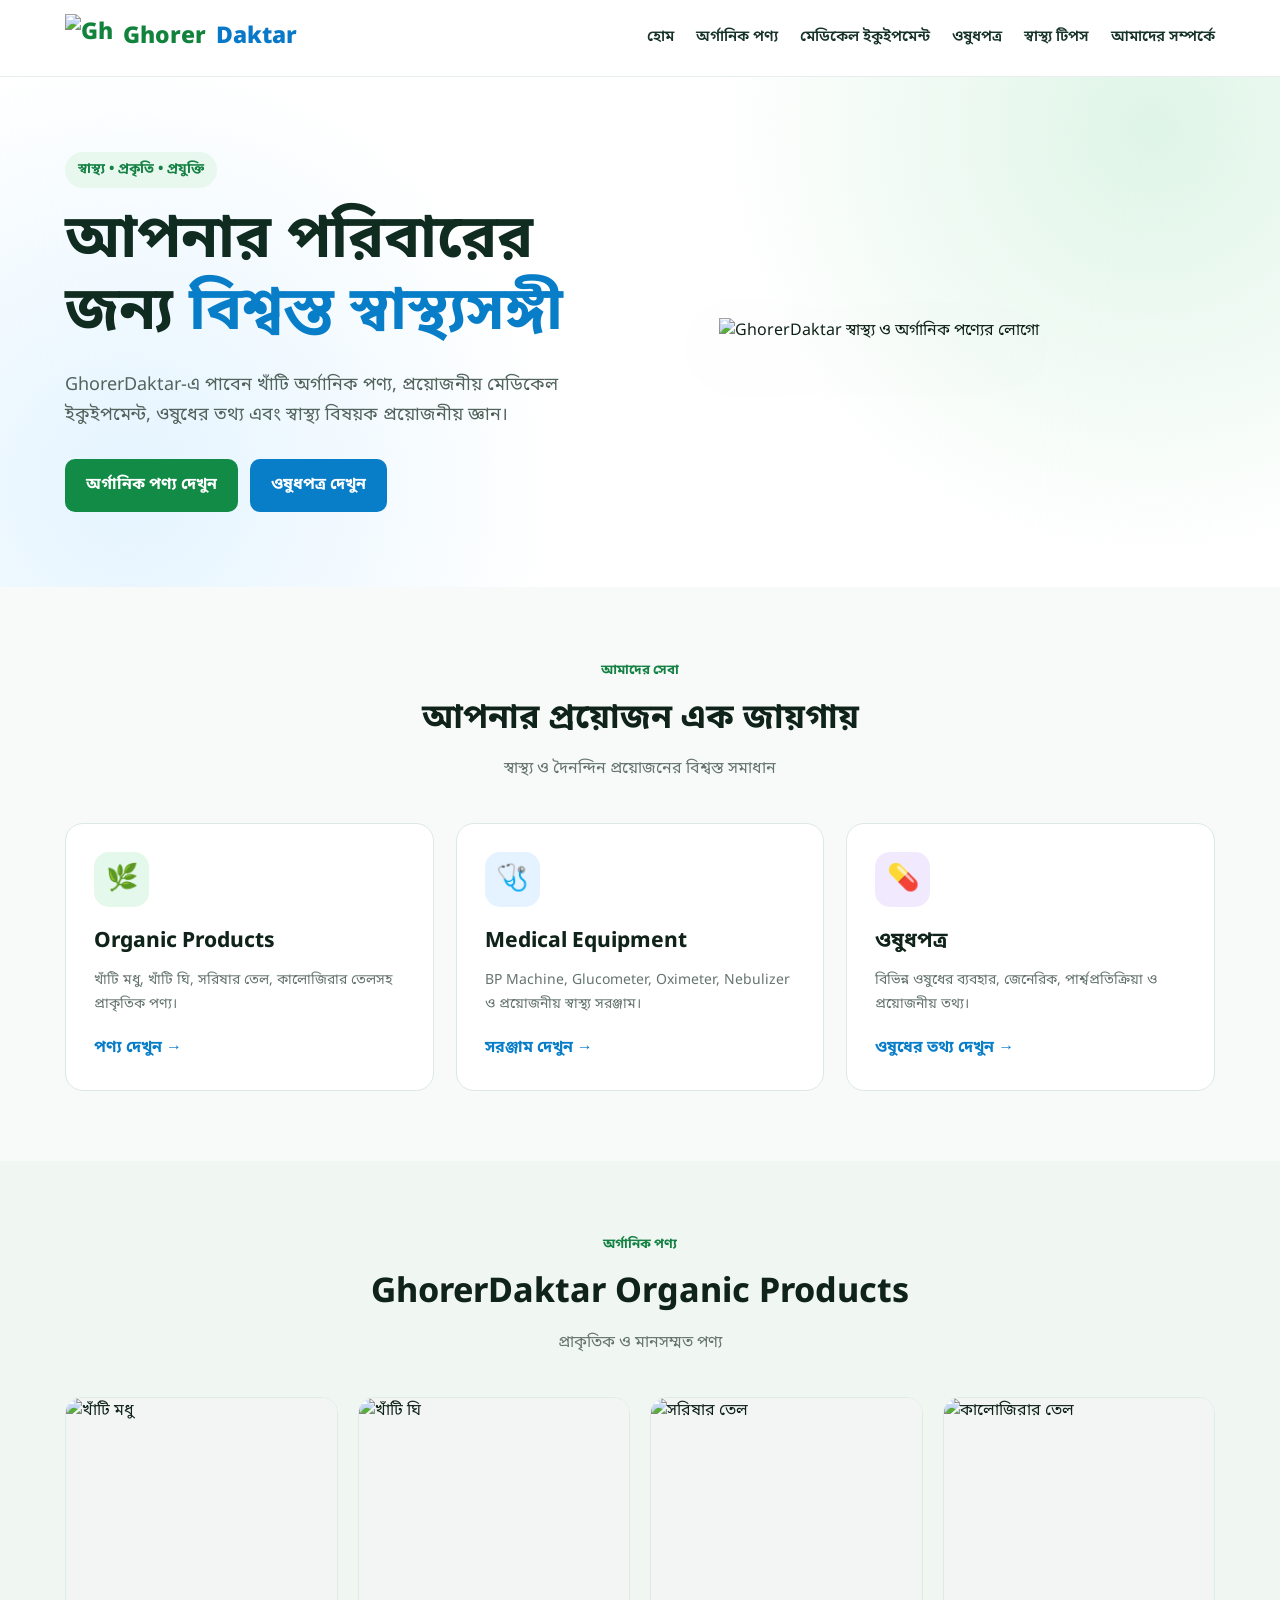
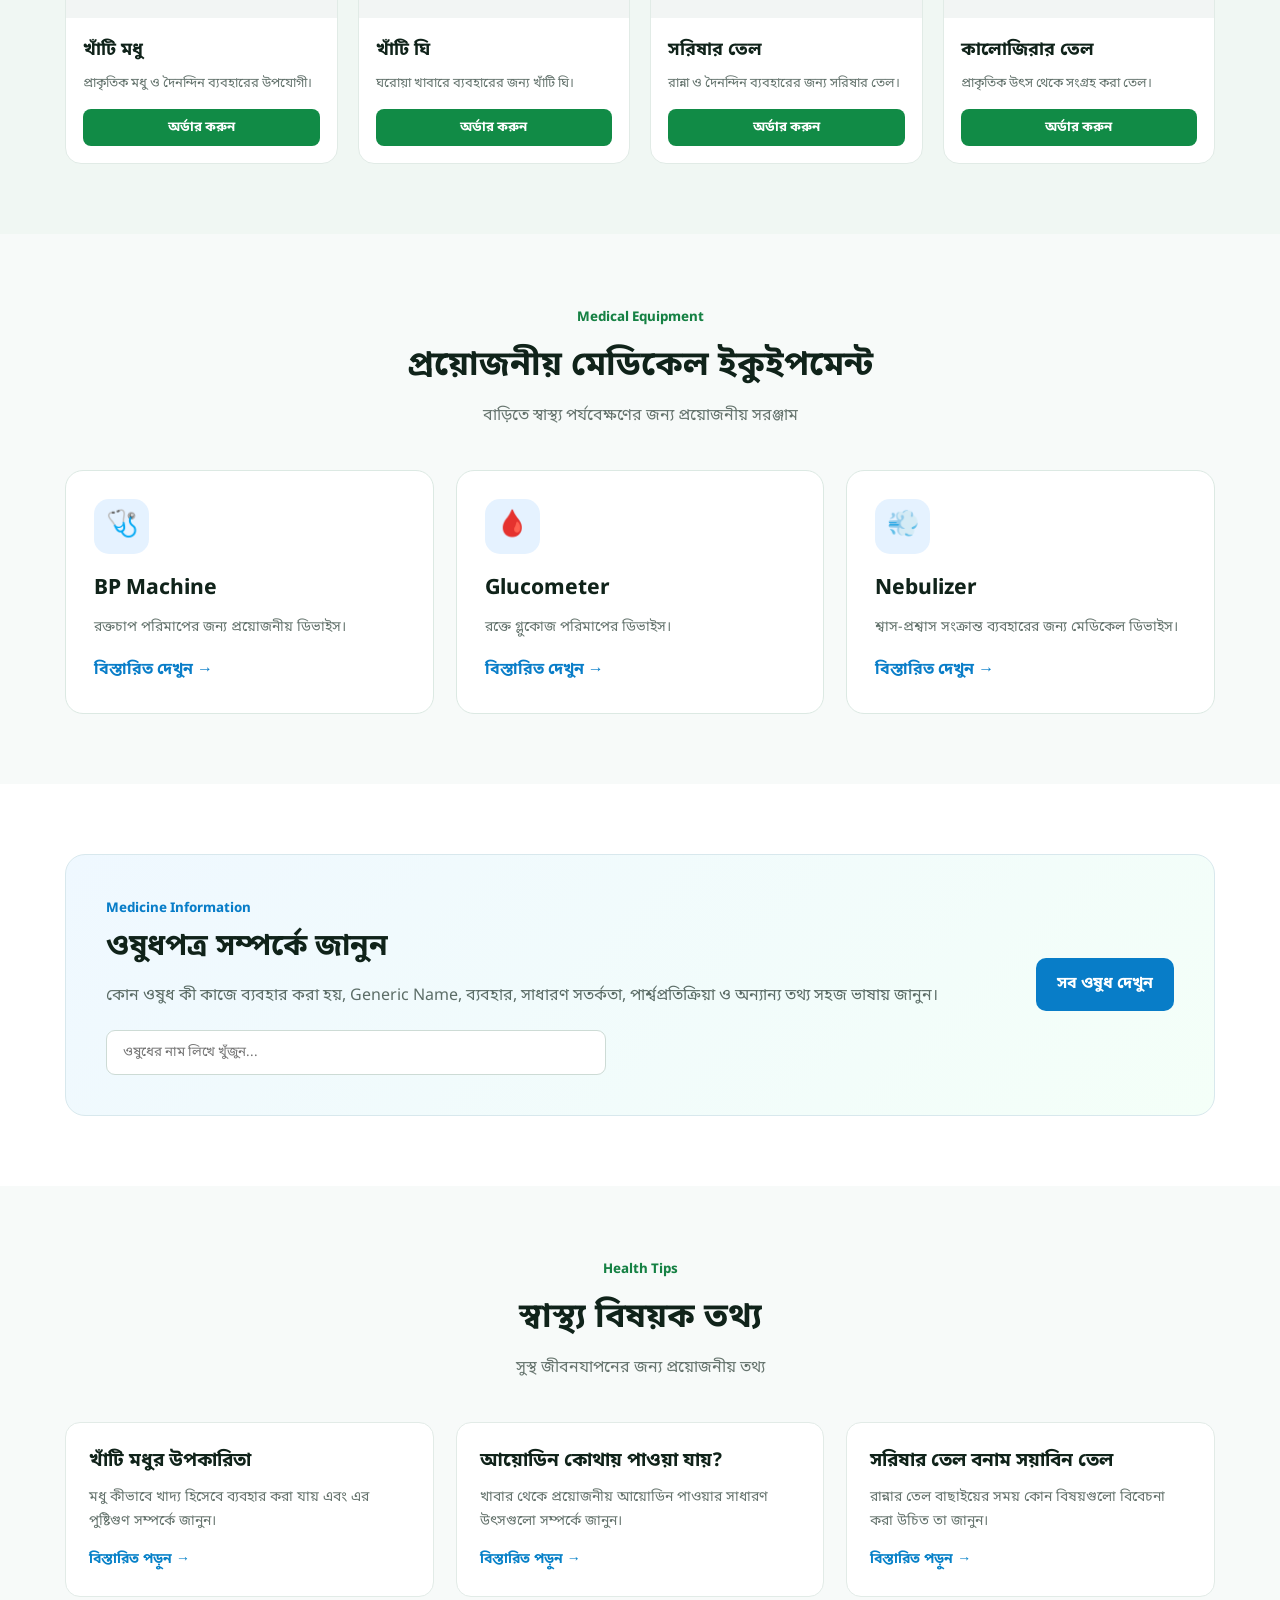
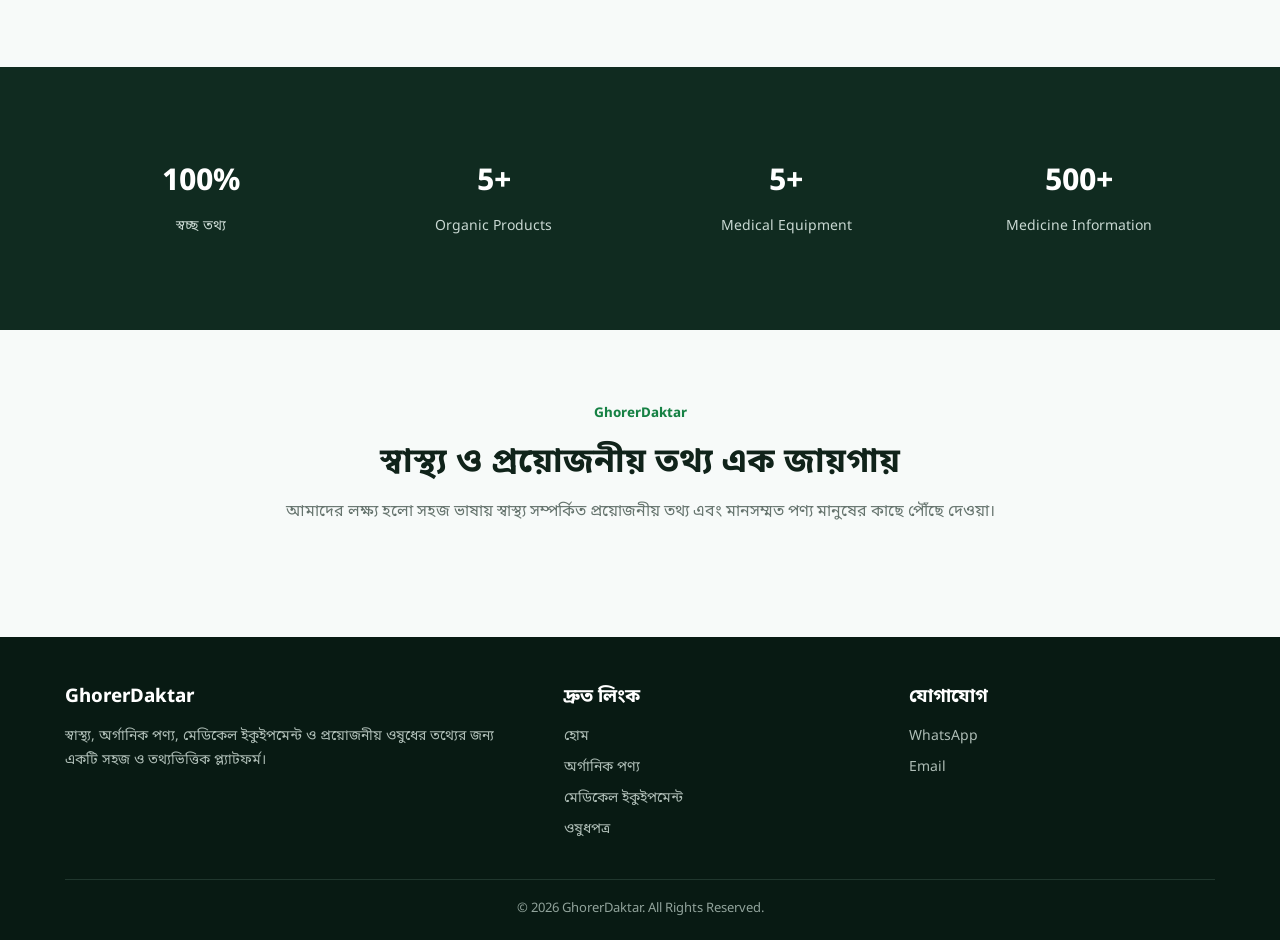
==== index.html @ 1fd30b4d "Create GhorerDaktar SEO website" ====
<!DOCTYPE html>
<html lang="bn">
<head>
  <meta charset="UTF-8">

  <meta name="viewport"
        content="width=device-width, initial-scale=1.0">

  <!-- SEO -->
  <title>GhorerDaktar | স্বাস্থ্য, অর্গানিক পণ্য, মেডিকেল ইকুইপমেন্ট ও ওষুধের তথ্য</title>

  <meta name="description"
        content="GhorerDaktar-এ খাঁটি অর্গানিক পণ্য, মেডিকেল ইকুইপমেন্ট, ওষুধের ব্যবহার ও স্বাস্থ্য বিষয়ক প্রয়োজনীয় তথ্য একসাথে পান।">

  <meta name="keywords"
        content="GhorerDaktar, ঘরের ডাক্তার, খাঁটি মধু, খাঁটি ঘি, সরিষার তেল, কালোজিরার তেল, নারকেল তেল, মেডিকেল ইকুইপমেন্ট, ওষুধের তথ্য, ওষুধের ব্যবহার, স্বাস্থ্য টিপস">

  <meta name="author" content="GhorerDaktar">

  <meta name="robots" content="index, follow">

  <link rel="canonical" href="https://ghorerdaktar.com/">

  <!-- Google Site Name -->
  <meta property="og:site_name" content="GhorerDaktar">
  <meta property="og:title"
        content="GhorerDaktar | স্বাস্থ্য ও প্রয়োজনীয় পণ্য">
  <meta property="og:description"
        content="অর্গানিক পণ্য, মেডিকেল ইকুইপমেন্ট, ওষুধের তথ্য ও স্বাস্থ্য টিপস।">
  <meta property="og:type" content="website">
  <meta property="og:url" content="https://ghorerdaktar.com/">

  <meta name="twitter:card" content="summary_large_image">

  <!-- Google Site Name Structured Data -->
  <script type="application/ld+json">
  {
    "@context": "https://schema.org",
    "@type": "WebSite",
    "name": "GhorerDaktar",
    "alternateName": "ঘরের ডাক্তার",
    "url": "https://ghorerdaktar.com/"
  }
  </script>

  <!-- Organization -->
  <script type="application/ld+json">
  {
    "@context": "https://schema.org",
    "@type": "Organization",
    "name": "GhorerDaktar",
    "url": "https://ghorerdaktar.com/",
    "logo": "https://res.cloudinary.com/nca9uyyj/image/upload/v1786126392/Logo_h5b9xe.png"
  }
  </script>

  <link rel="icon"
        href="https://res.cloudinary.com/nca9uyyj/image/upload/v1786126392/Logo_h5b9xe.png">

  <!-- Bangla Font -->
  <link rel="preconnect" href="https://fonts.googleapis.com">
  <link rel="preconnect" href="https://fonts.gstatic.com" crossorigin>

  <link href="https://fonts.googleapis.com/css2?family=Noto+Sans+Bengali:wght@400;500;600;700;800&display=swap"
        rel="stylesheet">

  <style>

    * {
      margin: 0;
      padding: 0;
      box-sizing: border-box;
    }

    html {
      scroll-behavior: smooth;
    }

    body {
      font-family: "Noto Sans Bengali", sans-serif;
      background: #f7faf9;
      color: #10231a;
      line-height: 1.7;
    }

    a {
      text-decoration: none;
      color: inherit;
    }

    img {
      max-width: 100%;
      display: block;
    }

    .container {
      width: min(1150px, 92%);
      margin: auto;
    }

    /* ================= HEADER ================= */

    header {
      position: sticky;
      top: 0;
      z-index: 999;
      background: rgba(255,255,255,.96);
      border-bottom: 1px solid #e8eeee;
      backdrop-filter: blur(12px);
    }

    .nav {
      min-height: 76px;
      display: flex;
      align-items: center;
      justify-content: space-between;
      gap: 25px;
    }

    .brand {
      display: flex;
      align-items: center;
      gap: 10px;
      font-size: 23px;
      font-weight: 800;
      color: #11833d;
      white-space: nowrap;
    }

    .brand img {
      width: 48px;
      height: 48px;
      object-fit: contain;
    }

    .brand span {
      color: #0878c9;
    }

    nav {
      display: flex;
      align-items: center;
      gap: 22px;
    }

    nav a {
      font-size: 15px;
      font-weight: 600;
      color: #17332a;
      transition: .2s;
    }

    nav a:hover {
      color: #0c82c9;
    }

    .nav-btn {
      background: #118b46;
      color: white !important;
      padding: 9px 16px;
      border-radius: 9px;
    }

    .menu {
      display: none;
      font-size: 27px;
      cursor: pointer;
    }

    /* ================= HERO ================= */

    .hero {
      padding: 75px 0;
      background:
        radial-gradient(circle at 90% 10%, #dff5e7, transparent 35%),
        radial-gradient(circle at 10% 80%, #e4f4ff, transparent 35%),
        #ffffff;
    }

    .hero-grid {
      display: grid;
      grid-template-columns: 1.05fr .95fr;
      align-items: center;
      gap: 50px;
    }

    .badge {
      display: inline-block;
      background: #e8f8ee;
      color: #168144;
      padding: 6px 13px;
      border-radius: 30px;
      font-size: 14px;
      font-weight: 700;
      margin-bottom: 18px;
    }

    .hero h1 {
      font-size: clamp(36px, 5vw, 60px);
      line-height: 1.2;
      margin-bottom: 20px;
      color: #102b20;
    }

    .hero h1 span {
      color: #087dc8;
    }

    .hero p {
      font-size: 18px;
      color: #52645c;
      max-width: 650px;
      margin-bottom: 28px;
    }

    .hero-buttons {
      display: flex;
      flex-wrap: wrap;
      gap: 12px;
    }

    .btn {
      display: inline-flex;
      align-items: center;
      justify-content: center;
      padding: 12px 20px;
      border-radius: 10px;
      font-weight: 700;
      border: 1px solid transparent;
      cursor: pointer;
    }

    .btn-primary {
      background: #128b47;
      color: #fff;
    }

    .btn-blue {
      background: #087dc8;
      color: #fff;
    }

    .btn-outline {
      border-color: #c8d9d2;
      background: white;
      color: #17332a;
    }

    .hero-logo {
      display: flex;
      justify-content: center;
    }

    .hero-logo img {
      width: min(470px, 90%);
      filter: drop-shadow(0 20px 35px rgba(0,0,0,.12));
    }

    /* ================= SECTION ================= */

    section {
      padding: 70px 0;
    }

    .section-head {
      text-align: center;
      margin-bottom: 40px;
    }

    .section-head small {
      color: #168144;
      font-weight: 700;
    }

    .section-head h2 {
      font-size: 34px;
      margin: 7px 0;
    }

    .section-head p {
      color: #66746e;
    }

    /* ================= CATEGORY ================= */

    .categories {
      display: grid;
      grid-template-columns: repeat(3, 1fr);
      gap: 22px;
    }

    .category {
      padding: 28px;
      border-radius: 18px;
      border: 1px solid #dce9e3;
      background: white;
      transition: .25s;
    }

    .category:hover {
      transform: translateY(-5px);
      box-shadow: 0 15px 35px rgba(25,80,50,.09);
    }

    .category-icon {
      width: 55px;
      height: 55px;
      border-radius: 15px;
      display: grid;
      place-items: center;
      font-size: 26px;
      margin-bottom: 18px;
    }

    .green {
      background: #e4f8eb;
    }

    .blue {
      background: #e5f2ff;
    }

    .purple {
      background: #f1eaff;
    }

    .category h3 {
      margin-bottom: 8px;
      font-size: 21px;
    }

    .category p {
      color: #65746e;
      font-size: 14px;
      margin-bottom: 18px;
    }

    .category-link {
      color: #087dc8;
      font-weight: 700;
    }

    /* ================= PRODUCTS ================= */

    .products {
      background: #f0f7f3;
    }

    .product-grid {
      display: grid;
      grid-template-columns: repeat(4, 1fr);
      gap: 20px;
    }

    .product {
      background: white;
      border-radius: 16px;
      overflow: hidden;
      border: 1px solid #e1ebe6;
    }

    .product-img {
      height: 220px;
      overflow: hidden;
      background: #f2f5f4;
    }

    .product-img img {
      width: 100%;
      height: 100%;
      object-fit: cover;
      transition: .3s;
    }

    .product:hover img {
      transform: scale(1.05);
    }

    .product-info {
      padding: 17px;
    }

    .product-info h3 {
      font-size: 18px;
      margin-bottom: 7px;
    }

    .product-info p {
      font-size: 13px;
      color: #65746e;
      margin-bottom: 14px;
    }

    .order-btn {
      width: 100%;
      padding: 10px;
      border: 0;
      border-radius: 8px;
      background: #118b46;
      color: white;
      font-family: inherit;
      font-weight: 700;
      cursor: pointer;
    }

    /* ================= MEDICINE ================= */

    .medicine {
      background: white;
    }

    .medicine-box {
      background: linear-gradient(135deg, #eff8ff, #f4fff8);
      border: 1px solid #d8e8ed;
      border-radius: 20px;
      padding: 40px;
      display: grid;
      grid-template-columns: 1fr auto;
      align-items: center;
      gap: 30px;
    }

    .medicine-box h2 {
      font-size: 30px;
      margin-bottom: 10px;
    }

    .medicine-box p {
      color: #5c6d67;
      margin-bottom: 20px;
    }

    .medicine-search {
      padding: 13px 16px;
      border-radius: 9px;
      border: 1px solid #cddbd5;
      width: 100%;
      max-width: 500px;
      font-family: inherit;
      outline: none;
    }

    /* ================= HEALTH ================= */

    .health-grid {
      display: grid;
      grid-template-columns: repeat(3, 1fr);
      gap: 22px;
    }

    .health-card {
      background: white;
      border-radius: 15px;
      border: 1px solid #e2ebe7;
      padding: 23px;
    }

    .health-card h3 {
      font-size: 19px;
      margin-bottom: 8px;
    }

    .health-card p {
      font-size: 14px;
      color: #66746e;
      margin-bottom: 12px;
    }

    .read-more {
      color: #0781c8;
      font-weight: 700;
      font-size: 14px;
    }

    /* ================= TRUST ================= */

    .trust {
      background: #102b20;
      color: white;
    }

    .trust-grid {
      display: grid;
      grid-template-columns: repeat(4,1fr);
      gap: 20px;
      text-align: center;
    }

    .trust-item {
      padding: 20px;
    }

    .trust-item strong {
      display: block;
      font-size: 30px;
      margin-bottom: 5px;
    }

    .trust-item span {
      color: #c9d8d2;
      font-size: 14px;
    }

    /* ================= FOOTER ================= */

    footer {
      background: #081a13;
      color: #d7e2dd;
      padding: 45px 0 20px;
    }

    .footer-grid {
      display: grid;
      grid-template-columns: 1.5fr 1fr 1fr;
      gap: 40px;
      margin-bottom: 30px;
    }

    footer h3 {
      color: white;
      margin-bottom: 12px;
    }

    footer p,
    footer a {
      color: #aebdb6;
      font-size: 14px;
    }

    footer a {
      display: block;
      margin-bottom: 7px;
    }

    .copyright {
      border-top: 1px solid #20372e;
      padding-top: 18px;
      text-align: center;
      font-size: 13px;
      color: #91a39b;
    }

    /* ================= MOBILE ================= */

    @media (max-width: 900px) {

      .menu {
        display: block;
      }

      nav {
        position: absolute;
        top: 76px;
        left: 0;
        right: 0;
        background: white;
        display: none;
        flex-direction: column;
        padding: 20px;
        border-bottom: 1px solid #ddd;
      }

      nav.active {
        display: flex;
      }

      .hero-grid {
        grid-template-columns: 1fr;
        text-align: center;
      }

      .hero-buttons {
        justify-content: center;
      }

      .categories {
        grid-template-columns: 1fr;
      }

      .product-grid {
        grid-template-columns: repeat(2, 1fr);
      }

      .health-grid {
        grid-template-columns: 1fr;
      }

      .trust-grid {
        grid-template-columns: repeat(2,1fr);
      }

      .footer-grid {
        grid-template-columns: 1fr;
      }

      .medicine-box {
        grid-template-columns: 1fr;
      }
    }

    @media (max-width: 550px) {

      .product-grid {
        grid-template-columns: 1fr;
      }

      .trust-grid {
        grid-template-columns: 1fr 1fr;
      }

      .hero {
        padding: 50px 0;
      }

      .hero p {
        font-size: 16px;
      }

      .medicine-box {
        padding: 25px;
      }

    }

  </style>
</head>

<body>

<!-- ================= HEADER ================= -->

<header>
  <div class="container nav">

    <a href="#home" class="brand">

      <img
        src="https://res.cloudinary.com/nca9uyyj/image/upload/v1786126392/Logo_h5b9xe.png"
        alt="GhorerDaktar Logo">

      Ghorer<span>Daktar</span>

    </a>

    <div class="menu" onclick="toggleMenu()">☰</div>

    <nav id="mainNav">

      <a href="#home">হোম</a>

      <a href="#organic">অর্গানিক পণ্য</a>

      <a href="#medical">মেডিকেল ইকুইপমেন্ট</a>

      <a href="#medicine">ওষুধপত্র</a>

      <a href="#health">স্বাস্থ্য টিপস</a>

      <a href="#about">আমাদের সম্পর্কে</a>

    </nav>

  </div>
</header>


<!-- ================= HERO ================= -->

<main>

<section class="hero" id="home">

  <div class="container hero-grid">

    <div>

      <span class="badge">
        স্বাস্থ্য • প্রকৃতি • প্রযুক্তি
      </span>

      <h1>
        আপনার পরিবারের জন্য
        <span>বিশ্বস্ত স্বাস্থ্যসঙ্গী</span>
      </h1>

      <p>
        GhorerDaktar-এ পাবেন খাঁটি অর্গানিক পণ্য,
        প্রয়োজনীয় মেডিকেল ইকুইপমেন্ট,
        ওষুধের তথ্য এবং স্বাস্থ্য বিষয়ক প্রয়োজনীয় জ্ঞান।
      </p>

      <div class="hero-buttons">

        <a href="#organic" class="btn btn-primary">
          অর্গানিক পণ্য দেখুন
        </a>

        <a href="#medicine" class="btn btn-blue">
          ওষুধপত্র দেখুন
        </a>

      </div>

    </div>

    <div class="hero-logo">

      <img
        src="https://res.cloudinary.com/nca9uyyj/image/upload/v1786126392/Logo_h5b9xe.png"
        alt="GhorerDaktar স্বাস্থ্য ও অর্গানিক পণ্যের লোগো">

    </div>

  </div>

</section>


<!-- ================= SERVICES ================= -->

<section>

  <div class="container">

    <div class="section-head">

      <small>আমাদের সেবা</small>

      <h2>আপনার প্রয়োজন এক জায়গায়</h2>

      <p>
        স্বাস্থ্য ও দৈনন্দিন প্রয়োজনের বিশ্বস্ত সমাধান
      </p>

    </div>


    <div class="categories">

      <article class="category">

        <div class="category-icon green">
          🌿
        </div>

        <h3>Organic Products</h3>

        <p>
          খাঁটি মধু, খাঁটি ঘি, সরিষার তেল,
          কালোজিরার তেলসহ প্রাকৃতিক পণ্য।
        </p>

        <a href="#organic" class="category-link">
          পণ্য দেখুন →
        </a>

      </article>


      <article class="category">

        <div class="category-icon blue">
          🩺
        </div>

        <h3>Medical Equipment</h3>

        <p>
          BP Machine, Glucometer, Oximeter,
          Nebulizer ও প্রয়োজনীয় স্বাস্থ্য সরঞ্জাম।
        </p>

        <a href="#medical" class="category-link">
          সরঞ্জাম দেখুন →
        </a>

      </article>


      <article class="category">

        <div class="category-icon purple">
          💊
        </div>

        <h3>ওষুধপত্র</h3>

        <p>
          বিভিন্ন ওষুধের ব্যবহার, জেনেরিক,
          পার্শ্বপ্রতিক্রিয়া ও প্রয়োজনীয় তথ্য।
        </p>

        <a href="#medicine" class="category-link">
          ওষুধের তথ্য দেখুন →
        </a>

      </article>

    </div>

  </div>

</section>


<!-- ================= ORGANIC PRODUCTS ================= -->

<section class="products" id="organic">

  <div class="container">

    <div class="section-head">

      <small>অর্গানিক পণ্য</small>

      <h2>GhorerDaktar Organic Products</h2>

      <p>
        প্রাকৃতিক ও মানসম্মত পণ্য
      </p>

    </div>


    <div class="product-grid">


      <article class="product">

        <div class="product-img">

          <img
            src="https://images.unsplash.com/photo-1587049352846-4a222e784d38?auto=format&fit=crop&w=800&q=80"
            alt="খাঁটি মধু">

        </div>

        <div class="product-info">

          <h3>খাঁটি মধু</h3>

          <p>
            প্রাকৃতিক মধু ও দৈনন্দিন ব্যবহারের উপযোগী।
          </p>

          <button class="order-btn"
                  onclick="orderProduct('খাঁটি মধু')">
            অর্ডার করুন
          </button>

        </div>

      </article>


      <article class="product">

        <div class="product-img">

          <img
            src="https://images.unsplash.com/photo-1628088062854-d1870b4553da?auto=format&fit=crop&w=800&q=80"
            alt="খাঁটি ঘি">

        </div>

        <div class="product-info">

          <h3>খাঁটি ঘি</h3>

          <p>
            ঘরোয়া খাবারে ব্যবহারের জন্য খাঁটি ঘি।
          </p>

          <button class="order-btn"
                  onclick="orderProduct('খাঁটি ঘি')">
            অর্ডার করুন
          </button>

        </div>

      </article>


      <article class="product">

        <div class="product-img">

          <img
            src="https://images.unsplash.com/photo-1601049676869-702ea24cfd58?auto=format&fit=crop&w=800&q=80"
            alt="সরিষার তেল">

        </div>

        <div class="product-info">

          <h3>সরিষার তেল</h3>

          <p>
            রান্না ও দৈনন্দিন ব্যবহারের জন্য সরিষার তেল।
          </p>

          <button class="order-btn"
                  onclick="orderProduct('সরিষার তেল')">
            অর্ডার করুন
          </button>

        </div>

      </article>


      <article class="product">

        <div class="product-img">

          <img
            src="https://images.unsplash.com/photo-1505253758473-96b7015fcd40?auto=format&fit=crop&w=800&q=80"
            alt="কালোজিরার তেল">

        </div>

        <div class="product-info">

          <h3>কালোজিরার তেল</h3>

          <p>
            প্রাকৃতিক উৎস থেকে সংগ্রহ করা তেল।
          </p>

          <button class="order-btn"
                  onclick="orderProduct('কালোজিরার তেল')">
            অর্ডার করুন
          </button>

        </div>

      </article>

    </div>

  </div>

</section>


<!-- ================= MEDICAL ================= -->

<section id="medical">

  <div class="container">

    <div class="section-head">

      <small>Medical Equipment</small>

      <h2>প্রয়োজনীয় মেডিকেল ইকুইপমেন্ট</h2>

      <p>
        বাড়িতে স্বাস্থ্য পর্যবেক্ষণের জন্য প্রয়োজনীয় সরঞ্জাম
      </p>

    </div>


    <div class="categories">

      <article class="category">

        <div class="category-icon blue">🩺</div>

        <h3>BP Machine</h3>

        <p>
          রক্তচাপ পরিমাপের জন্য প্রয়োজনীয় ডিভাইস।
        </p>

        <a href="#" class="category-link">
          বিস্তারিত দেখুন →
        </a>

      </article>


      <article class="category">

        <div class="category-icon blue">🩸</div>

        <h3>Glucometer</h3>

        <p>
          রক্তে গ্লুকোজ পরিমাপের ডিভাইস।
        </p>

        <a href="#" class="category-link">
          বিস্তারিত দেখুন →
        </a>

      </article>


      <article class="category">

        <div class="category-icon blue">💨</div>

        <h3>Nebulizer</h3>

        <p>
          শ্বাস-প্রশ্বাস সংক্রান্ত ব্যবহারের জন্য মেডিকেল ডিভাইস।
        </p>

        <a href="#" class="category-link">
          বিস্তারিত দেখুন →
        </a>

      </article>

    </div>

  </div>

</section>


<!-- ================= MEDICINE ================= -->

<section class="medicine" id="medicine">

  <div class="container">

    <div class="medicine-box">

      <div>

        <small style="color:#087dc8;font-weight:700;">
          Medicine Information
        </small>

        <h2>
          ওষুধপত্র সম্পর্কে জানুন
        </h2>

        <p>
          কোন ওষুধ কী কাজে ব্যবহার করা হয়,
          Generic Name, ব্যবহার, সাধারণ সতর্কতা,
          পার্শ্বপ্রতিক্রিয়া ও অন্যান্য তথ্য
          সহজ ভাষায় জানুন।
        </p>

        <input
          class="medicine-search"
          type="search"
          placeholder="ওষুধের নাম লিখে খুঁজুন...">

      </div>

      <a href="#medicine"
         class="btn btn-blue">
        সব ওষুধ দেখুন
      </a>

    </div>

  </div>

</section>


<!-- ================= HEALTH TIPS ================= -->

<section id="health">

  <div class="container">

    <div class="section-head">

      <small>Health Tips</small>

      <h2>স্বাস্থ্য বিষয়ক তথ্য</h2>

      <p>
        সুস্থ জীবনযাপনের জন্য প্রয়োজনীয় তথ্য
      </p>

    </div>


    <div class="health-grid">


      <article class="health-card">

        <h3>
          খাঁটি মধুর উপকারিতা
        </h3>

        <p>
          মধু কীভাবে খাদ্য হিসেবে ব্যবহার করা যায়
          এবং এর পুষ্টিগুণ সম্পর্কে জানুন।
        </p>

        <a href="#" class="read-more">
          বিস্তারিত পড়ুন →
        </a>

      </article>


      <article class="health-card">

        <h3>
          আয়োডিন কোথায় পাওয়া যায়?
        </h3>

        <p>
          খাবার থেকে প্রয়োজনীয় আয়োডিন পাওয়ার
          সাধারণ উৎসগুলো সম্পর্কে জানুন।
        </p>

        <a href="#" class="read-more">
          বিস্তারিত পড়ুন →
        </a>

      </article>


      <article class="health-card">

        <h3>
          সরিষার তেল বনাম সয়াবিন তেল
        </h3>

        <p>
          রান্নার তেল বাছাইয়ের সময় কোন বিষয়গুলো
          বিবেচনা করা উচিত তা জানুন।
        </p>

        <a href="#" class="read-more">
          বিস্তারিত পড়ুন →
        </a>

      </article>

    </div>

  </div>

</section>


<!-- ================= TRUST ================= -->

<section class="trust">

  <div class="container">

    <div class="trust-grid">

      <div class="trust-item">
        <strong>100%</strong>
        <span>স্বচ্ছ তথ্য</span>
      </div>

      <div class="trust-item">
        <strong>5+</strong>
        <span>Organic Products</span>
      </div>

      <div class="trust-item">
        <strong>5+</strong>
        <span>Medical Equipment</span>
      </div>

      <div class="trust-item">
        <strong>500+</strong>
        <span>Medicine Information</span>
      </div>

    </div>

  </div>

</section>


<!-- ================= ABOUT ================= -->

<section id="about">

  <div class="container">

    <div class="section-head">

      <small>GhorerDaktar</small>

      <h2>স্বাস্থ্য ও প্রয়োজনীয় তথ্য এক জায়গায়</h2>

      <p>
        আমাদের লক্ষ্য হলো সহজ ভাষায় স্বাস্থ্য সম্পর্কিত
        প্রয়োজনীয় তথ্য এবং মানসম্মত পণ্য মানুষের কাছে পৌঁছে দেওয়া।
      </p>

    </div>

  </div>

</section>

</main>


<!-- ================= FOOTER ================= -->

<footer>

  <div class="container">

    <div class="footer-grid">

      <div>

        <h3>GhorerDaktar</h3>

        <p>
          স্বাস্থ্য, অর্গানিক পণ্য, মেডিকেল ইকুইপমেন্ট
          ও প্রয়োজনীয় ওষুধের তথ্যের জন্য একটি
          সহজ ও তথ্যভিত্তিক প্ল্যাটফর্ম।
        </p>

      </div>


      <div>

        <h3>দ্রুত লিংক</h3>

        <a href="#home">হোম</a>
        <a href="#organic">অর্গানিক পণ্য</a>
        <a href="#medical">মেডিকেল ইকুইপমেন্ট</a>
        <a href="#medicine">ওষুধপত্র</a>

      </div>


      <div>

        <h3>যোগাযোগ</h3>

        <a href="https://wa.me/8801571324271">
          WhatsApp
        </a>

        <a href="mailto:info@ghorerdaktar.com">
          Email
        </a>

      </div>

    </div>


    <div class="copyright">

      © 2026 GhorerDaktar. All Rights Reserved.

    </div>

  </div>

</footer>


<script>

  function toggleMenu() {

    document
      .getElementById("mainNav")
      .classList
      .toggle("active");

  }


  function orderProduct(productName) {

    const phone = "8801571324271";

    const message =
      "আমি " + productName + " অর্ডার করতে চাই।";

    const url =
      "https://wa.me/" +
      phone +
      "?text=" +
      encodeURIComponent(message);

    window.open(url, "_blank");

  }

</script>

</body>
</html>
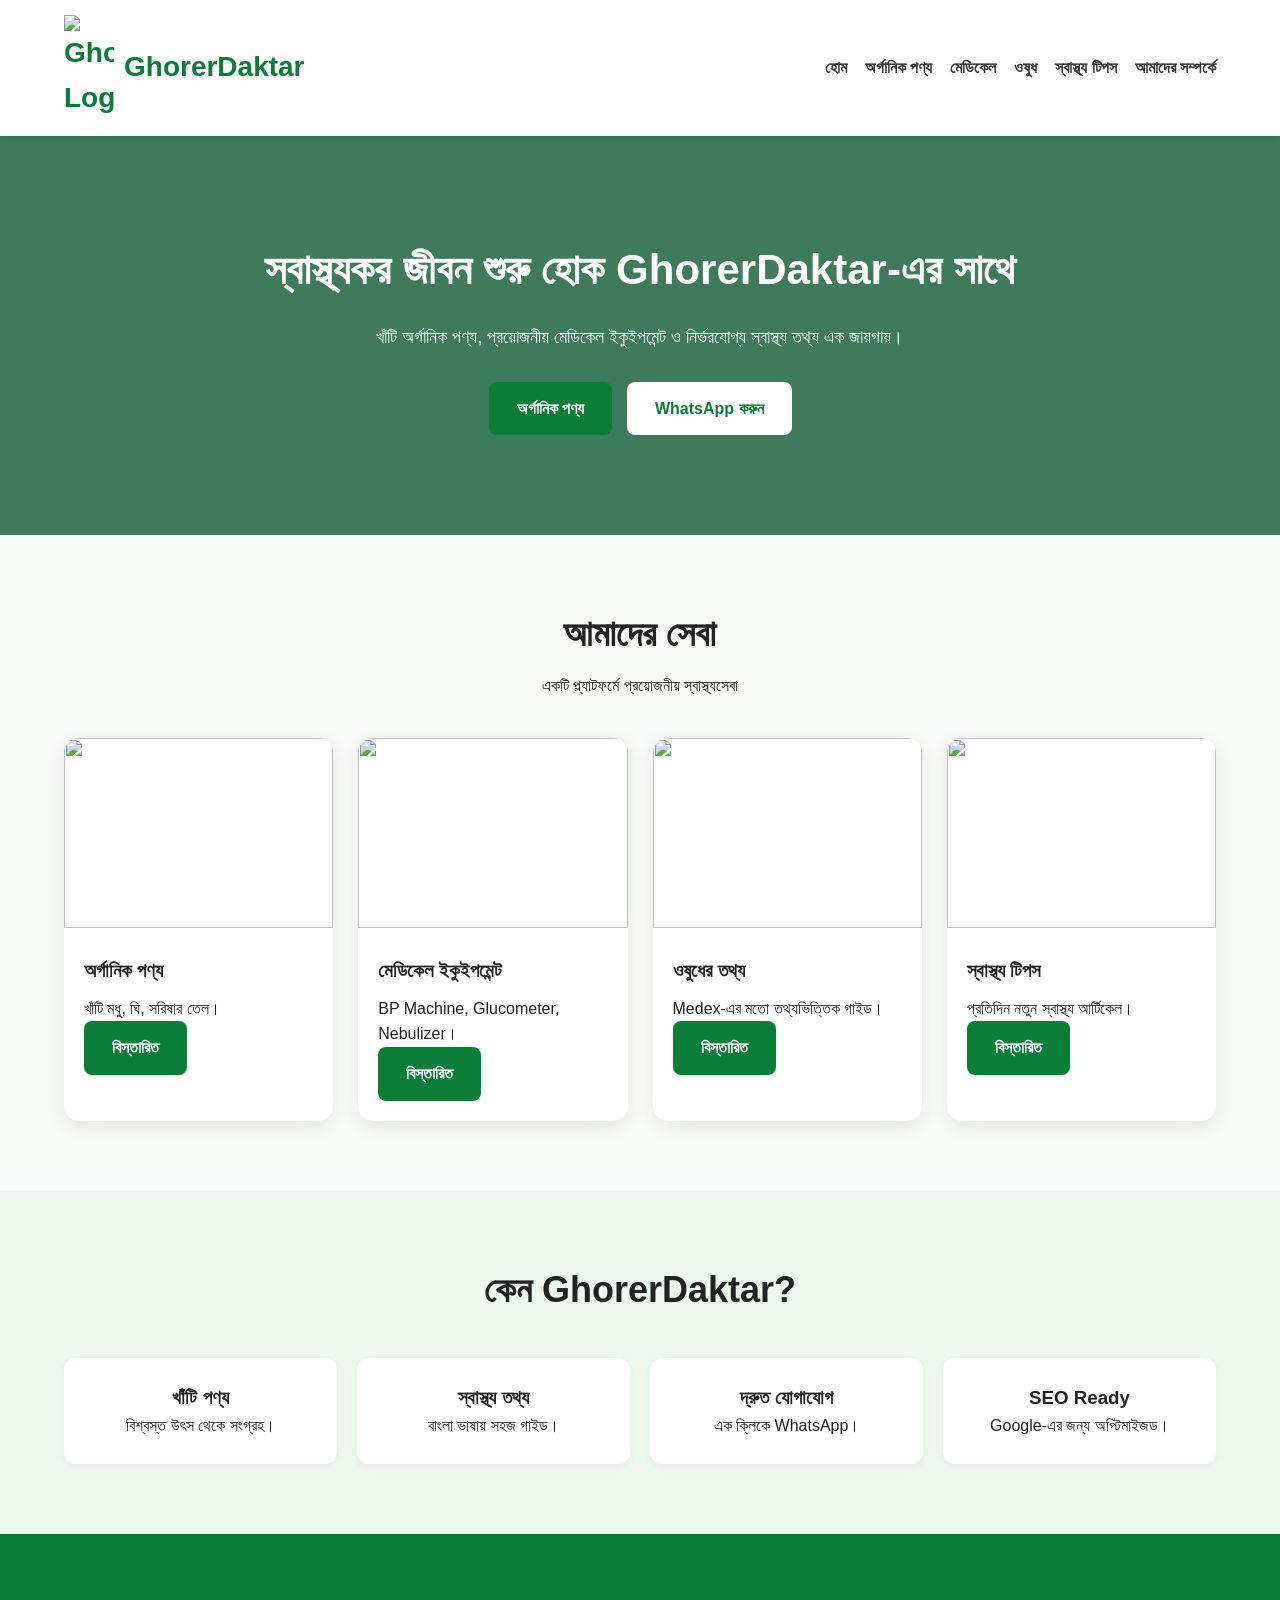
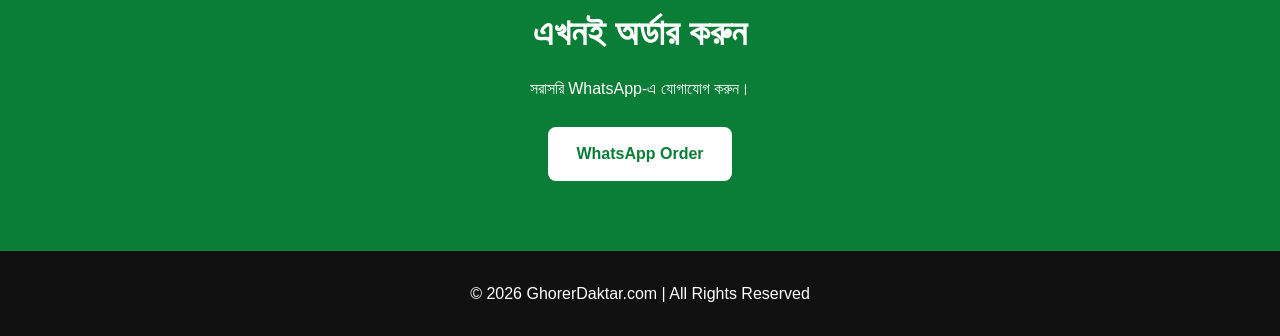
==== commit 4ca2c9a9: "Update index.html" ====
--- a/index.html
+++ b/index.html
@@ -2,1303 +2,177 @@
 <html lang="bn">
 <head>
   <meta charset="UTF-8">
+  <meta name="viewport" content="width=device-width, initial-scale=1.0">
 
-  <meta name="viewport"
-        content="width=device-width, initial-scale=1.0">
+  <title>GhorerDaktar | স্বাস্থ্য তথ্য, অর্গানিক পণ্য ও মেডিকেল ইকুইপমেন্ট</title>
 
-  <!-- SEO -->
-  <title>GhorerDaktar | স্বাস্থ্য, অর্গানিক পণ্য, মেডিকেল ইকুইপমেন্ট ও ওষুধের তথ্য</title>
+  <meta name="description" content="GhorerDaktar-এ খাঁটি অর্গানিক পণ্য, প্রয়োজনীয় মেডিকেল ইকুইপমেন্ট, ওষুধের তথ্য ও স্বাস্থ্য টিপস একসাথে পান।">
 
-  <meta name="description"
-        content="GhorerDaktar-এ খাঁটি অর্গানিক পণ্য, মেডিকেল ইকুইপমেন্ট, ওষুধের ব্যবহার ও স্বাস্থ্য বিষয়ক প্রয়োজনীয় তথ্য একসাথে পান।">
+  <meta name="keywords" content="GhorerDaktar, খাঁটি মধু, ঘি, সরিষার তেল, মেডিকেল ইকুইপমেন্ট, স্বাস্থ্য টিপস">
 
-  <meta name="keywords"
-        content="GhorerDaktar, ঘরের ডাক্তার, খাঁটি মধু, খাঁটি ঘি, সরিষার তেল, কালোজিরার তেল, নারকেল তেল, মেডিকেল ইকুইপমেন্ট, ওষুধের তথ্য, ওষুধের ব্যবহার, স্বাস্থ্য টিপস">
+  <meta property="og:title" content="GhorerDaktar">
+  <meta property="og:description" content="অর্গানিক পণ্য, মেডিকেল ইকুইপমেন্ট ও স্বাস্থ্য তথ্য।">
+  <meta property="og:image" content="https://res.cloudinary.com/nca9uyyj/image/upload/v1786126392/Logo_h5b9xe.png">
 
-  <meta name="author" content="GhorerDaktar">
+  <link rel="icon" href="https://res.cloudinary.com/nca9uyyj/image/upload/v1786126392/Logo_h5b9xe.png">
 
-  <meta name="robots" content="index, follow">
-
-  <link rel="canonical" href="https://ghorerdaktar.com/">
-
-  <!-- Google Site Name -->
-  <meta property="og:site_name" content="GhorerDaktar">
-  <meta property="og:title"
-        content="GhorerDaktar | স্বাস্থ্য ও প্রয়োজনীয় পণ্য">
-  <meta property="og:description"
-        content="অর্গানিক পণ্য, মেডিকেল ইকুইপমেন্ট, ওষুধের তথ্য ও স্বাস্থ্য টিপস।">
-  <meta property="og:type" content="website">
-  <meta property="og:url" content="https://ghorerdaktar.com/">
-
-  <meta name="twitter:card" content="summary_large_image">
-
-  <!-- Google Site Name Structured Data -->
-  <script type="application/ld+json">
-  {
-    "@context": "https://schema.org",
-    "@type": "WebSite",
-    "name": "GhorerDaktar",
-    "alternateName": "ঘরের ডাক্তার",
-    "url": "https://ghorerdaktar.com/"
-  }
-  </script>
-
-  <!-- Organization -->
-  <script type="application/ld+json">
-  {
-    "@context": "https://schema.org",
-    "@type": "Organization",
-    "name": "GhorerDaktar",
-    "url": "https://ghorerdaktar.com/",
-    "logo": "https://res.cloudinary.com/nca9uyyj/image/upload/v1786126392/Logo_h5b9xe.png"
-  }
-  </script>
-
-  <link rel="icon"
-        href="https://res.cloudinary.com/nca9uyyj/image/upload/v1786126392/Logo_h5b9xe.png">
-
-  <!-- Bangla Font -->
-  <link rel="preconnect" href="https://fonts.googleapis.com">
-  <link rel="preconnect" href="https://fonts.gstatic.com" crossorigin>
-
-  <link href="https://fonts.googleapis.com/css2?family=Noto+Sans+Bengali:wght@400;500;600;700;800&display=swap"
-        rel="stylesheet">
-
-  <style>
-
-    * {
-      margin: 0;
-      padding: 0;
-      box-sizing: border-box;
-    }
-
-    html {
-      scroll-behavior: smooth;
-    }
-
-    body {
-      font-family: "Noto Sans Bengali", sans-serif;
-      background: #f7faf9;
-      color: #10231a;
-      line-height: 1.7;
-    }
-
-    a {
-      text-decoration: none;
-      color: inherit;
-    }
-
-    img {
-      max-width: 100%;
-      display: block;
-    }
-
-    .container {
-      width: min(1150px, 92%);
-      margin: auto;
-    }
-
-    /* ================= HEADER ================= */
-
-    header {
-      position: sticky;
-      top: 0;
-      z-index: 999;
-      background: rgba(255,255,255,.96);
-      border-bottom: 1px solid #e8eeee;
-      backdrop-filter: blur(12px);
-    }
-
-    .nav {
-      min-height: 76px;
-      display: flex;
-      align-items: center;
-      justify-content: space-between;
-      gap: 25px;
-    }
-
-    .brand {
-      display: flex;
-      align-items: center;
-      gap: 10px;
-      font-size: 23px;
-      font-weight: 800;
-      color: #11833d;
-      white-space: nowrap;
-    }
-
-    .brand img {
-      width: 48px;
-      height: 48px;
-      object-fit: contain;
-    }
-
-    .brand span {
-      color: #0878c9;
-    }
-
-    nav {
-      display: flex;
-      align-items: center;
-      gap: 22px;
-    }
-
-    nav a {
-      font-size: 15px;
-      font-weight: 600;
-      color: #17332a;
-      transition: .2s;
-    }
-
-    nav a:hover {
-      color: #0c82c9;
-    }
-
-    .nav-btn {
-      background: #118b46;
-      color: white !important;
-      padding: 9px 16px;
-      border-radius: 9px;
-    }
-
-    .menu {
-      display: none;
-      font-size: 27px;
-      cursor: pointer;
-    }
-
-    /* ================= HERO ================= */
-
-    .hero {
-      padding: 75px 0;
-      background:
-        radial-gradient(circle at 90% 10%, #dff5e7, transparent 35%),
-        radial-gradient(circle at 10% 80%, #e4f4ff, transparent 35%),
-        #ffffff;
-    }
-
-    .hero-grid {
-      display: grid;
-      grid-template-columns: 1.05fr .95fr;
-      align-items: center;
-      gap: 50px;
-    }
-
-    .badge {
-      display: inline-block;
-      background: #e8f8ee;
-      color: #168144;
-      padding: 6px 13px;
-      border-radius: 30px;
-      font-size: 14px;
-      font-weight: 700;
-      margin-bottom: 18px;
-    }
-
-    .hero h1 {
-      font-size: clamp(36px, 5vw, 60px);
-      line-height: 1.2;
-      margin-bottom: 20px;
-      color: #102b20;
-    }
-
-    .hero h1 span {
-      color: #087dc8;
-    }
-
-    .hero p {
-      font-size: 18px;
-      color: #52645c;
-      max-width: 650px;
-      margin-bottom: 28px;
-    }
-
-    .hero-buttons {
-      display: flex;
-      flex-wrap: wrap;
-      gap: 12px;
-    }
-
-    .btn {
-      display: inline-flex;
-      align-items: center;
-      justify-content: center;
-      padding: 12px 20px;
-      border-radius: 10px;
-      font-weight: 700;
-      border: 1px solid transparent;
-      cursor: pointer;
-    }
-
-    .btn-primary {
-      background: #128b47;
-      color: #fff;
-    }
-
-    .btn-blue {
-      background: #087dc8;
-      color: #fff;
-    }
-
-    .btn-outline {
-      border-color: #c8d9d2;
-      background: white;
-      color: #17332a;
-    }
-
-    .hero-logo {
-      display: flex;
-      justify-content: center;
-    }
-
-    .hero-logo img {
-      width: min(470px, 90%);
-      filter: drop-shadow(0 20px 35px rgba(0,0,0,.12));
-    }
-
-    /* ================= SECTION ================= */
-
-    section {
-      padding: 70px 0;
-    }
-
-    .section-head {
-      text-align: center;
-      margin-bottom: 40px;
-    }
-
-    .section-head small {
-      color: #168144;
-      font-weight: 700;
-    }
-
-    .section-head h2 {
-      font-size: 34px;
-      margin: 7px 0;
-    }
-
-    .section-head p {
-      color: #66746e;
-    }
-
-    /* ================= CATEGORY ================= */
-
-    .categories {
-      display: grid;
-      grid-template-columns: repeat(3, 1fr);
-      gap: 22px;
-    }
-
-    .category {
-      padding: 28px;
-      border-radius: 18px;
-      border: 1px solid #dce9e3;
-      background: white;
-      transition: .25s;
-    }
-
-    .category:hover {
-      transform: translateY(-5px);
-      box-shadow: 0 15px 35px rgba(25,80,50,.09);
-    }
-
-    .category-icon {
-      width: 55px;
-      height: 55px;
-      border-radius: 15px;
-      display: grid;
-      place-items: center;
-      font-size: 26px;
-      margin-bottom: 18px;
-    }
-
-    .green {
-      background: #e4f8eb;
-    }
-
-    .blue {
-      background: #e5f2ff;
-    }
-
-    .purple {
-      background: #f1eaff;
-    }
-
-    .category h3 {
-      margin-bottom: 8px;
-      font-size: 21px;
-    }
-
-    .category p {
-      color: #65746e;
-      font-size: 14px;
-      margin-bottom: 18px;
-    }
-
-    .category-link {
-      color: #087dc8;
-      font-weight: 700;
-    }
-
-    /* ================= PRODUCTS ================= */
-
-    .products {
-      background: #f0f7f3;
-    }
-
-    .product-grid {
-      display: grid;
-      grid-template-columns: repeat(4, 1fr);
-      gap: 20px;
-    }
-
-    .product {
-      background: white;
-      border-radius: 16px;
-      overflow: hidden;
-      border: 1px solid #e1ebe6;
-    }
-
-    .product-img {
-      height: 220px;
-      overflow: hidden;
-      background: #f2f5f4;
-    }
-
-    .product-img img {
-      width: 100%;
-      height: 100%;
-      object-fit: cover;
-      transition: .3s;
-    }
-
-    .product:hover img {
-      transform: scale(1.05);
-    }
-
-    .product-info {
-      padding: 17px;
-    }
-
-    .product-info h3 {
-      font-size: 18px;
-      margin-bottom: 7px;
-    }
-
-    .product-info p {
-      font-size: 13px;
-      color: #65746e;
-      margin-bottom: 14px;
-    }
-
-    .order-btn {
-      width: 100%;
-      padding: 10px;
-      border: 0;
-      border-radius: 8px;
-      background: #118b46;
-      color: white;
-      font-family: inherit;
-      font-weight: 700;
-      cursor: pointer;
-    }
-
-    /* ================= MEDICINE ================= */
-
-    .medicine {
-      background: white;
-    }
-
-    .medicine-box {
-      background: linear-gradient(135deg, #eff8ff, #f4fff8);
-      border: 1px solid #d8e8ed;
-      border-radius: 20px;
-      padding: 40px;
-      display: grid;
-      grid-template-columns: 1fr auto;
-      align-items: center;
-      gap: 30px;
-    }
-
-    .medicine-box h2 {
-      font-size: 30px;
-      margin-bottom: 10px;
-    }
-
-    .medicine-box p {
-      color: #5c6d67;
-      margin-bottom: 20px;
-    }
-
-    .medicine-search {
-      padding: 13px 16px;
-      border-radius: 9px;
-      border: 1px solid #cddbd5;
-      width: 100%;
-      max-width: 500px;
-      font-family: inherit;
-      outline: none;
-    }
-
-    /* ================= HEALTH ================= */
-
-    .health-grid {
-      display: grid;
-      grid-template-columns: repeat(3, 1fr);
-      gap: 22px;
-    }
-
-    .health-card {
-      background: white;
-      border-radius: 15px;
-      border: 1px solid #e2ebe7;
-      padding: 23px;
-    }
-
-    .health-card h3 {
-      font-size: 19px;
-      margin-bottom: 8px;
-    }
-
-    .health-card p {
-      font-size: 14px;
-      color: #66746e;
-      margin-bottom: 12px;
-    }
-
-    .read-more {
-      color: #0781c8;
-      font-weight: 700;
-      font-size: 14px;
-    }
-
-    /* ================= TRUST ================= */
-
-    .trust {
-      background: #102b20;
-      color: white;
-    }
-
-    .trust-grid {
-      display: grid;
-      grid-template-columns: repeat(4,1fr);
-      gap: 20px;
-      text-align: center;
-    }
-
-    .trust-item {
-      padding: 20px;
-    }
-
-    .trust-item strong {
-      display: block;
-      font-size: 30px;
-      margin-bottom: 5px;
-    }
-
-    .trust-item span {
-      color: #c9d8d2;
-      font-size: 14px;
-    }
-
-    /* ================= FOOTER ================= */
-
-    footer {
-      background: #081a13;
-      color: #d7e2dd;
-      padding: 45px 0 20px;
-    }
-
-    .footer-grid {
-      display: grid;
-      grid-template-columns: 1.5fr 1fr 1fr;
-      gap: 40px;
-      margin-bottom: 30px;
-    }
-
-    footer h3 {
-      color: white;
-      margin-bottom: 12px;
-    }
-
-    footer p,
-    footer a {
-      color: #aebdb6;
-      font-size: 14px;
-    }
-
-    footer a {
-      display: block;
-      margin-bottom: 7px;
-    }
-
-    .copyright {
-      border-top: 1px solid #20372e;
-      padding-top: 18px;
-      text-align: center;
-      font-size: 13px;
-      color: #91a39b;
-    }
-
-    /* ================= MOBILE ================= */
-
-    @media (max-width: 900px) {
-
-      .menu {
-        display: block;
-      }
-
-      nav {
-        position: absolute;
-        top: 76px;
-        left: 0;
-        right: 0;
-        background: white;
-        display: none;
-        flex-direction: column;
-        padding: 20px;
-        border-bottom: 1px solid #ddd;
-      }
-
-      nav.active {
-        display: flex;
-      }
-
-      .hero-grid {
-        grid-template-columns: 1fr;
-        text-align: center;
-      }
-
-      .hero-buttons {
-        justify-content: center;
-      }
-
-      .categories {
-        grid-template-columns: 1fr;
-      }
-
-      .product-grid {
-        grid-template-columns: repeat(2, 1fr);
-      }
-
-      .health-grid {
-        grid-template-columns: 1fr;
-      }
-
-      .trust-grid {
-        grid-template-columns: repeat(2,1fr);
-      }
-
-      .footer-grid {
-        grid-template-columns: 1fr;
-      }
-
-      .medicine-box {
-        grid-template-columns: 1fr;
-      }
-    }
-
-    @media (max-width: 550px) {
-
-      .product-grid {
-        grid-template-columns: 1fr;
-      }
-
-      .trust-grid {
-        grid-template-columns: 1fr 1fr;
-      }
-
-      .hero {
-        padding: 50px 0;
-      }
-
-      .hero p {
-        font-size: 16px;
-      }
-
-      .medicine-box {
-        padding: 25px;
-      }
-
-    }
-
-  </style>
+  <link rel="stylesheet" href="css/style.css">
 </head>
 
 <body>
 
-<!-- ================= HEADER ================= -->
-
 <header>
   <div class="container nav">
 
-    <a href="#home" class="brand">
-
-      <img
-        src="https://res.cloudinary.com/nca9uyyj/image/upload/v1786126392/Logo_h5b9xe.png"
-        alt="GhorerDaktar Logo">
-
-      Ghorer<span>Daktar</span>
-
+    <a href="index.html" class="logo">
+      <img src="https://res.cloudinary.com/nca9uyyj/image/upload/v1786126392/Logo_h5b9xe.png" alt="GhorerDaktar Logo">
+      <span>GhorerDaktar</span>
     </a>
 
-    <div class="menu" onclick="toggleMenu()">☰</div>
-
-    <nav id="mainNav">
-
-      <a href="#home">হোম</a>
-
-      <a href="#organic">অর্গানিক পণ্য</a>
-
-      <a href="#medical">মেডিকেল ইকুইপমেন্ট</a>
-
-      <a href="#medicine">ওষুধপত্র</a>
-
-      <a href="#health">স্বাস্থ্য টিপস</a>
-
-      <a href="#about">আমাদের সম্পর্কে</a>
-
+    <nav>
+      <a href="index.html">হোম</a>
+      <a href="organic.html">অর্গানিক পণ্য</a>
+      <a href="medical-equipment.html">মেডিকেল</a>
+      <a href="medicine.html">ওষুধ</a>
+      <a href="health-tips.html">স্বাস্থ্য টিপস</a>
+      <a href="about.html">আমাদের সম্পর্কে</a>
     </nav>
 
   </div>
 </header>
 
+<section class="hero">
+  <div class="container">
 
-<!-- ================= HERO ================= -->
+    <h1>স্বাস্থ্যকর জীবন শুরু হোক GhorerDaktar-এর সাথে</h1>
 
-<main>
+    <p>
+      খাঁটি অর্গানিক পণ্য, প্রয়োজনীয় মেডিকেল ইকুইপমেন্ট ও নির্ভরযোগ্য স্বাস্থ্য তথ্য এক জায়গায়।
+    </p>
 
-<section class="hero" id="home">
+    <div class="buttons">
+      <a href="organic.html" class="btn">অর্গানিক পণ্য</a>
 
-  <div class="container hero-grid">
-
-    <div>
-
-      <span class="badge">
-        স্বাস্থ্য • প্রকৃতি • প্রযুক্তি
-      </span>
-
-      <h1>
-        আপনার পরিবারের জন্য
-        <span>বিশ্বস্ত স্বাস্থ্যসঙ্গী</span>
-      </h1>
-
-      <p>
-        GhorerDaktar-এ পাবেন খাঁটি অর্গানিক পণ্য,
-        প্রয়োজনীয় মেডিকেল ইকুইপমেন্ট,
-        ওষুধের তথ্য এবং স্বাস্থ্য বিষয়ক প্রয়োজনীয় জ্ঞান।
-      </p>
-
-      <div class="hero-buttons">
-
-        <a href="#organic" class="btn btn-primary">
-          অর্গানিক পণ্য দেখুন
-        </a>
-
-        <a href="#medicine" class="btn btn-blue">
-          ওষুধপত্র দেখুন
-        </a>
-
-      </div>
-
-    </div>
-
-    <div class="hero-logo">
-
-      <img
-        src="https://res.cloudinary.com/nca9uyyj/image/upload/v1786126392/Logo_h5b9xe.png"
-        alt="GhorerDaktar স্বাস্থ্য ও অর্গানিক পণ্যের লোগো">
-
+      <a href="https://wa.me/8801571324271?text=আসসালামু+আলাইকুম,+আমি+GhorerDaktar+থেকে+অর্ডার+করতে+চাই" class="btn secondary">
+        WhatsApp করুন
+      </a>
     </div>
 
   </div>
-
 </section>
 
+<section>
+<div class="container">
 
-<!-- ================= SERVICES ================= -->
+<div class="section-title">
+<h2>আমাদের সেবা</h2>
+<p>একটি প্ল্যাটফর্মে প্রয়োজনীয় স্বাস্থ্যসেবা</p>
+</div>
 
-<section>
+<div class="grid">
 
-  <div class="container">
+<div class="card">
+<img src="https://images.unsplash.com/photo-1587049352846-4a222e784d38?w=600">
+<div class="card-body">
+<h3>অর্গানিক পণ্য</h3>
+<p>খাঁটি মধু, ঘি, সরিষার তেল।</p>
+<a href="organic.html" class="btn">বিস্তারিত</a>
+</div>
+</div>
 
-    <div class="section-head">
+<div class="card">
+<img src="https://images.unsplash.com/photo-1582719478250-c89cae4dc85b?w=600">
+<div class="card-body">
+<h3>মেডিকেল ইকুইপমেন্ট</h3>
+<p>BP Machine, Glucometer, Nebulizer।</p>
+<a href="medical-equipment.html" class="btn">বিস্তারিত</a>
+</div>
+</div>
 
-      <small>আমাদের সেবা</small>
+<div class="card">
+<img src="https://images.unsplash.com/photo-1576091160399-112ba8d25d1f?w=600">
+<div class="card-body">
+<h3>ওষুধের তথ্য</h3>
+<p>Medex-এর মতো তথ্যভিত্তিক গাইড।</p>
+<a href="medicine.html" class="btn">বিস্তারিত</a>
+</div>
+</div>
 
-      <h2>আপনার প্রয়োজন এক জায়গায়</h2>
+<div class="card">
+<img src="https://images.unsplash.com/photo-1498837167922-ddd27525d352?w=600">
+<div class="card-body">
+<h3>স্বাস্থ্য টিপস</h3>
+<p>প্রতিদিন নতুন স্বাস্থ্য আর্টিকেল।</p>
+<a href="health-tips.html" class="btn">বিস্তারিত</a>
+</div>
+</div>
 
-      <p>
-        স্বাস্থ্য ও দৈনন্দিন প্রয়োজনের বিশ্বস্ত সমাধান
-      </p>
+</div>
 
-    </div>
-
-
-    <div class="categories">
-
-      <article class="category">
-
-        <div class="category-icon green">
-          🌿
-        </div>
-
-        <h3>Organic Products</h3>
-
-        <p>
-          খাঁটি মধু, খাঁটি ঘি, সরিষার তেল,
-          কালোজিরার তেলসহ প্রাকৃতিক পণ্য।
-        </p>
-
-        <a href="#organic" class="category-link">
-          পণ্য দেখুন →
-        </a>
-
-      </article>
-
-
-      <article class="category">
-
-        <div class="category-icon blue">
-          🩺
-        </div>
-
-        <h3>Medical Equipment</h3>
-
-        <p>
-          BP Machine, Glucometer, Oximeter,
-          Nebulizer ও প্রয়োজনীয় স্বাস্থ্য সরঞ্জাম।
-        </p>
-
-        <a href="#medical" class="category-link">
-          সরঞ্জাম দেখুন →
-        </a>
-
-      </article>
-
-
-      <article class="category">
-
-        <div class="category-icon purple">
-          💊
-        </div>
-
-        <h3>ওষুধপত্র</h3>
-
-        <p>
-          বিভিন্ন ওষুধের ব্যবহার, জেনেরিক,
-          পার্শ্বপ্রতিক্রিয়া ও প্রয়োজনীয় তথ্য।
-        </p>
-
-        <a href="#medicine" class="category-link">
-          ওষুধের তথ্য দেখুন →
-        </a>
-
-      </article>
-
-    </div>
-
-  </div>
-
+</div>
 </section>
 
+<section class="features">
 
-<!-- ================= ORGANIC PRODUCTS ================= -->
+<div class="container">
 
-<section class="products" id="organic">
+<div class="section-title">
+<h2>কেন GhorerDaktar?</h2>
+</div>
 
-  <div class="container">
+<div class="feature-grid">
 
-    <div class="section-head">
+<div class="feature">
+<h3>খাঁটি পণ্য</h3>
+<p>বিশ্বস্ত উৎস থেকে সংগ্রহ।</p>
+</div>
 
-      <small>অর্গানিক পণ্য</small>
+<div class="feature">
+<h3>স্বাস্থ্য তথ্য</h3>
+<p>বাংলা ভাষায় সহজ গাইড।</p>
+</div>
 
-      <h2>GhorerDaktar Organic Products</h2>
+<div class="feature">
+<h3>দ্রুত যোগাযোগ</h3>
+<p>এক ক্লিকে WhatsApp।</p>
+</div>
 
-      <p>
-        প্রাকৃতিক ও মানসম্মত পণ্য
-      </p>
+<div class="feature">
+<h3>SEO Ready</h3>
+<p>Google-এর জন্য অপ্টিমাইজড।</p>
+</div>
 
-    </div>
+</div>
 
-
-    <div class="product-grid">
-
-
-      <article class="product">
-
-        <div class="product-img">
-
-          <img
-            src="https://images.unsplash.com/photo-1587049352846-4a222e784d38?auto=format&fit=crop&w=800&q=80"
-            alt="খাঁটি মধু">
-
-        </div>
-
-        <div class="product-info">
-
-          <h3>খাঁটি মধু</h3>
-
-          <p>
-            প্রাকৃতিক মধু ও দৈনন্দিন ব্যবহারের উপযোগী।
-          </p>
-
-          <button class="order-btn"
-                  onclick="orderProduct('খাঁটি মধু')">
-            অর্ডার করুন
-          </button>
-
-        </div>
-
-      </article>
-
-
-      <article class="product">
-
-        <div class="product-img">
-
-          <img
-            src="https://images.unsplash.com/photo-1628088062854-d1870b4553da?auto=format&fit=crop&w=800&q=80"
-            alt="খাঁটি ঘি">
-
-        </div>
-
-        <div class="product-info">
-
-          <h3>খাঁটি ঘি</h3>
-
-          <p>
-            ঘরোয়া খাবারে ব্যবহারের জন্য খাঁটি ঘি।
-          </p>
-
-          <button class="order-btn"
-                  onclick="orderProduct('খাঁটি ঘি')">
-            অর্ডার করুন
-          </button>
-
-        </div>
-
-      </article>
-
-
-      <article class="product">
-
-        <div class="product-img">
-
-          <img
-            src="https://images.unsplash.com/photo-1601049676869-702ea24cfd58?auto=format&fit=crop&w=800&q=80"
-            alt="সরিষার তেল">
-
-        </div>
-
-        <div class="product-info">
-
-          <h3>সরিষার তেল</h3>
-
-          <p>
-            রান্না ও দৈনন্দিন ব্যবহারের জন্য সরিষার তেল।
-          </p>
-
-          <button class="order-btn"
-                  onclick="orderProduct('সরিষার তেল')">
-            অর্ডার করুন
-          </button>
-
-        </div>
-
-      </article>
-
-
-      <article class="product">
-
-        <div class="product-img">
-
-          <img
-            src="https://images.unsplash.com/photo-1505253758473-96b7015fcd40?auto=format&fit=crop&w=800&q=80"
-            alt="কালোজিরার তেল">
-
-        </div>
-
-        <div class="product-info">
-
-          <h3>কালোজিরার তেল</h3>
-
-          <p>
-            প্রাকৃতিক উৎস থেকে সংগ্রহ করা তেল।
-          </p>
-
-          <button class="order-btn"
-                  onclick="orderProduct('কালোজিরার তেল')">
-            অর্ডার করুন
-          </button>
-
-        </div>
-
-      </article>
-
-    </div>
-
-  </div>
-
+</div>
 </section>
 
+<section class="order">
 
-<!-- ================= MEDICAL ================= -->
+<div class="container">
 
-<section id="medical">
+<h2>এখনই অর্ডার করুন</h2>
 
-  <div class="container">
+<p>সরাসরি WhatsApp-এ যোগাযোগ করুন।</p>
 
-    <div class="section-head">
+<a href="https://wa.me/8801571324271?text=আসসালামু+আলাইকুম,+আমি+GhorerDaktar+থেকে+অর্ডার+করতে+চাই" class="btn secondary">
+WhatsApp Order
+</a>
 
-      <small>Medical Equipment</small>
-
-      <h2>প্রয়োজনীয় মেডিকেল ইকুইপমেন্ট</h2>
-
-      <p>
-        বাড়িতে স্বাস্থ্য পর্যবেক্ষণের জন্য প্রয়োজনীয় সরঞ্জাম
-      </p>
-
-    </div>
-
-
-    <div class="categories">
-
-      <article class="category">
-
-        <div class="category-icon blue">🩺</div>
-
-        <h3>BP Machine</h3>
-
-        <p>
-          রক্তচাপ পরিমাপের জন্য প্রয়োজনীয় ডিভাইস।
-        </p>
-
-        <a href="#" class="category-link">
-          বিস্তারিত দেখুন →
-        </a>
-
-      </article>
-
-
-      <article class="category">
-
-        <div class="category-icon blue">🩸</div>
-
-        <h3>Glucometer</h3>
-
-        <p>
-          রক্তে গ্লুকোজ পরিমাপের ডিভাইস।
-        </p>
-
-        <a href="#" class="category-link">
-          বিস্তারিত দেখুন →
-        </a>
-
-      </article>
-
-
-      <article class="category">
-
-        <div class="category-icon blue">💨</div>
-
-        <h3>Nebulizer</h3>
-
-        <p>
-          শ্বাস-প্রশ্বাস সংক্রান্ত ব্যবহারের জন্য মেডিকেল ডিভাইস।
-        </p>
-
-        <a href="#" class="category-link">
-          বিস্তারিত দেখুন →
-        </a>
-
-      </article>
-
-    </div>
-
-  </div>
-
+</div>
 </section>
-
-
-<!-- ================= MEDICINE ================= -->
-
-<section class="medicine" id="medicine">
-
-  <div class="container">
-
-    <div class="medicine-box">
-
-      <div>
-
-        <small style="color:#087dc8;font-weight:700;">
-          Medicine Information
-        </small>
-
-        <h2>
-          ওষুধপত্র সম্পর্কে জানুন
-        </h2>
-
-        <p>
-          কোন ওষুধ কী কাজে ব্যবহার করা হয়,
-          Generic Name, ব্যবহার, সাধারণ সতর্কতা,
-          পার্শ্বপ্রতিক্রিয়া ও অন্যান্য তথ্য
-          সহজ ভাষায় জানুন।
-        </p>
-
-        <input
-          class="medicine-search"
-          type="search"
-          placeholder="ওষুধের নাম লিখে খুঁজুন...">
-
-      </div>
-
-      <a href="#medicine"
-         class="btn btn-blue">
-        সব ওষুধ দেখুন
-      </a>
-
-    </div>
-
-  </div>
-
-</section>
-
-
-<!-- ================= HEALTH TIPS ================= -->
-
-<section id="health">
-
-  <div class="container">
-
-    <div class="section-head">
-
-      <small>Health Tips</small>
-
-      <h2>স্বাস্থ্য বিষয়ক তথ্য</h2>
-
-      <p>
-        সুস্থ জীবনযাপনের জন্য প্রয়োজনীয় তথ্য
-      </p>
-
-    </div>
-
-
-    <div class="health-grid">
-
-
-      <article class="health-card">
-
-        <h3>
-          খাঁটি মধুর উপকারিতা
-        </h3>
-
-        <p>
-          মধু কীভাবে খাদ্য হিসেবে ব্যবহার করা যায়
-          এবং এর পুষ্টিগুণ সম্পর্কে জানুন।
-        </p>
-
-        <a href="#" class="read-more">
-          বিস্তারিত পড়ুন →
-        </a>
-
-      </article>
-
-
-      <article class="health-card">
-
-        <h3>
-          আয়োডিন কোথায় পাওয়া যায়?
-        </h3>
-
-        <p>
-          খাবার থেকে প্রয়োজনীয় আয়োডিন পাওয়ার
-          সাধারণ উৎসগুলো সম্পর্কে জানুন।
-        </p>
-
-        <a href="#" class="read-more">
-          বিস্তারিত পড়ুন →
-        </a>
-
-      </article>
-
-
-      <article class="health-card">
-
-        <h3>
-          সরিষার তেল বনাম সয়াবিন তেল
-        </h3>
-
-        <p>
-          রান্নার তেল বাছাইয়ের সময় কোন বিষয়গুলো
-          বিবেচনা করা উচিত তা জানুন।
-        </p>
-
-        <a href="#" class="read-more">
-          বিস্তারিত পড়ুন →
-        </a>
-
-      </article>
-
-    </div>
-
-  </div>
-
-</section>
-
-
-<!-- ================= TRUST ================= -->
-
-<section class="trust">
-
-  <div class="container">
-
-    <div class="trust-grid">
-
-      <div class="trust-item">
-        <strong>100%</strong>
-        <span>স্বচ্ছ তথ্য</span>
-      </div>
-
-      <div class="trust-item">
-        <strong>5+</strong>
-        <span>Organic Products</span>
-      </div>
-
-      <div class="trust-item">
-        <strong>5+</strong>
-        <span>Medical Equipment</span>
-      </div>
-
-      <div class="trust-item">
-        <strong>500+</strong>
-        <span>Medicine Information</span>
-      </div>
-
-    </div>
-
-  </div>
-
-</section>
-
-
-<!-- ================= ABOUT ================= -->
-
-<section id="about">
-
-  <div class="container">
-
-    <div class="section-head">
-
-      <small>GhorerDaktar</small>
-
-      <h2>স্বাস্থ্য ও প্রয়োজনীয় তথ্য এক জায়গায়</h2>
-
-      <p>
-        আমাদের লক্ষ্য হলো সহজ ভাষায় স্বাস্থ্য সম্পর্কিত
-        প্রয়োজনীয় তথ্য এবং মানসম্মত পণ্য মানুষের কাছে পৌঁছে দেওয়া।
-      </p>
-
-    </div>
-
-  </div>
-
-</section>
-
-</main>
-
-
-<!-- ================= FOOTER ================= -->
 
 <footer>
 
-  <div class="container">
+<div class="container">
 
-    <div class="footer-grid">
+<p>© 2026 GhorerDaktar.com | All Rights Reserved</p>
 
-      <div>
-
-        <h3>GhorerDaktar</h3>
-
-        <p>
-          স্বাস্থ্য, অর্গানিক পণ্য, মেডিকেল ইকুইপমেন্ট
-          ও প্রয়োজনীয় ওষুধের তথ্যের জন্য একটি
-          সহজ ও তথ্যভিত্তিক প্ল্যাটফর্ম।
-        </p>
-
-      </div>
-
-
-      <div>
-
-        <h3>দ্রুত লিংক</h3>
-
-        <a href="#home">হোম</a>
-        <a href="#organic">অর্গানিক পণ্য</a>
-        <a href="#medical">মেডিকেল ইকুইপমেন্ট</a>
-        <a href="#medicine">ওষুধপত্র</a>
-
-      </div>
-
-
-      <div>
-
-        <h3>যোগাযোগ</h3>
-
-        <a href="https://wa.me/8801571324271">
-          WhatsApp
-        </a>
-
-        <a href="mailto:info@ghorerdaktar.com">
-          Email
-        </a>
-
-      </div>
-
-    </div>
-
-
-    <div class="copyright">
-
-      © 2026 GhorerDaktar. All Rights Reserved.
-
-    </div>
-
-  </div>
+</div>
 
 </footer>
 
-
-<script>
-
-  function toggleMenu() {
-
-    document
-      .getElementById("mainNav")
-      .classList
-      .toggle("active");
-
-  }
-
-
-  function orderProduct(productName) {
-
-    const phone = "8801571324271";
-
-    const message =
-      "আমি " + productName + " অর্ডার করতে চাই।";
-
-    const url =
-      "https://wa.me/" +
-      phone +
-      "?text=" +
-      encodeURIComponent(message);
-
-    window.open(url, "_blank");
-
-  }
-
-</script>
+<script src="js/script.js"></script>
 
 </body>
 </html>
--- a/css/style.css
+++ b/css/style.css
@@ -0,0 +1,231 @@
+*{
+margin:0;
+padding:0;
+box-sizing:border-box;
+}
+
+html{
+scroll-behavior:smooth;
+}
+
+body{
+font-family:Arial,sans-serif;
+background:#f7faf7;
+color:#222;
+line-height:1.6;
+}
+
+.container{
+width:90%;
+max-width:1200px;
+margin:auto;
+}
+
+header{
+background:#fff;
+position:sticky;
+top:0;
+z-index:999;
+box-shadow:0 2px 8px rgba(0,0,0,.08);
+}
+
+.nav{
+display:flex;
+justify-content:space-between;
+align-items:center;
+padding:15px 0;
+flex-wrap:wrap;
+}
+
+.logo{
+display:flex;
+align-items:center;
+gap:10px;
+text-decoration:none;
+font-size:28px;
+font-weight:bold;
+color:#0a7d36;
+}
+
+.logo img{
+width:50px;
+}
+
+nav{
+display:flex;
+gap:18px;
+flex-wrap:wrap;
+}
+
+nav a{
+text-decoration:none;
+color:#333;
+font-weight:600;
+transition:.3s;
+}
+
+nav a:hover{
+color:#0a7d36;
+}
+
+.hero{
+background:
+linear-gradient(rgba(0,80,40,.75),rgba(0,80,40,.75)),
+url("https://images.unsplash.com/photo-1490645935967-10de6ba17061?w=1400");
+background-size:cover;
+background-position:center;
+color:#fff;
+text-align:center;
+padding:100px 20px;
+}
+
+.hero h1{
+font-size:42px;
+margin-bottom:20px;
+}
+
+.hero p{
+max-width:700px;
+margin:auto;
+font-size:18px;
+margin-bottom:30px;
+}
+
+.buttons{
+display:flex;
+justify-content:center;
+gap:15px;
+flex-wrap:wrap;
+}
+
+.btn{
+display:inline-block;
+padding:14px 28px;
+background:#0a7d36;
+color:#fff;
+text-decoration:none;
+font-weight:bold;
+border-radius:8px;
+transition:.3s;
+}
+
+.btn:hover{
+background:#08662c;
+transform:translateY(-2px);
+}
+
+.secondary{
+background:#fff;
+color:#0a7d36;
+}
+
+section{
+padding:70px 0;
+}
+
+.section-title{
+text-align:center;
+margin-bottom:40px;
+}
+
+.section-title h2{
+font-size:36px;
+margin-bottom:10px;
+}
+
+.grid{
+display:grid;
+grid-template-columns:repeat(auto-fit,minmax(240px,1fr));
+gap:25px;
+}
+
+.card{
+background:#fff;
+border-radius:15px;
+overflow:hidden;
+box-shadow:0 5px 20px rgba(0,0,0,.08);
+transition:.3s;
+}
+
+.card:hover{
+transform:translateY(-6px);
+}
+
+.card img{
+width:100%;
+height:190px;
+object-fit:cover;
+}
+
+.card-body{
+padding:20px;
+}
+
+.card h3{
+margin-bottom:10px;
+}
+
+.features{
+background:#eef8ef;
+}
+
+.feature-grid{
+display:grid;
+grid-template-columns:repeat(auto-fit,minmax(240px,1fr));
+gap:20px;
+}
+
+.feature{
+background:#fff;
+padding:25px;
+border-radius:12px;
+text-align:center;
+box-shadow:0 3px 10px rgba(0,0,0,.05);
+}
+
+.order{
+background:#0a7d36;
+color:#fff;
+text-align:center;
+}
+
+.order h2{
+font-size:36px;
+margin-bottom:15px;
+}
+
+.order p{
+margin-bottom:25px;
+}
+
+footer{
+background:#111;
+color:#fff;
+text-align:center;
+padding:30px;
+}
+
+@media(max-width:768px){
+
+.nav{
+justify-content:center;
+gap:15px;
+}
+
+.logo{
+font-size:24px;
+}
+
+.hero h1{
+font-size:30px;
+}
+
+.hero p{
+font-size:16px;
+}
+
+.section-title h2{
+font-size:28px;
+}
+
+}
